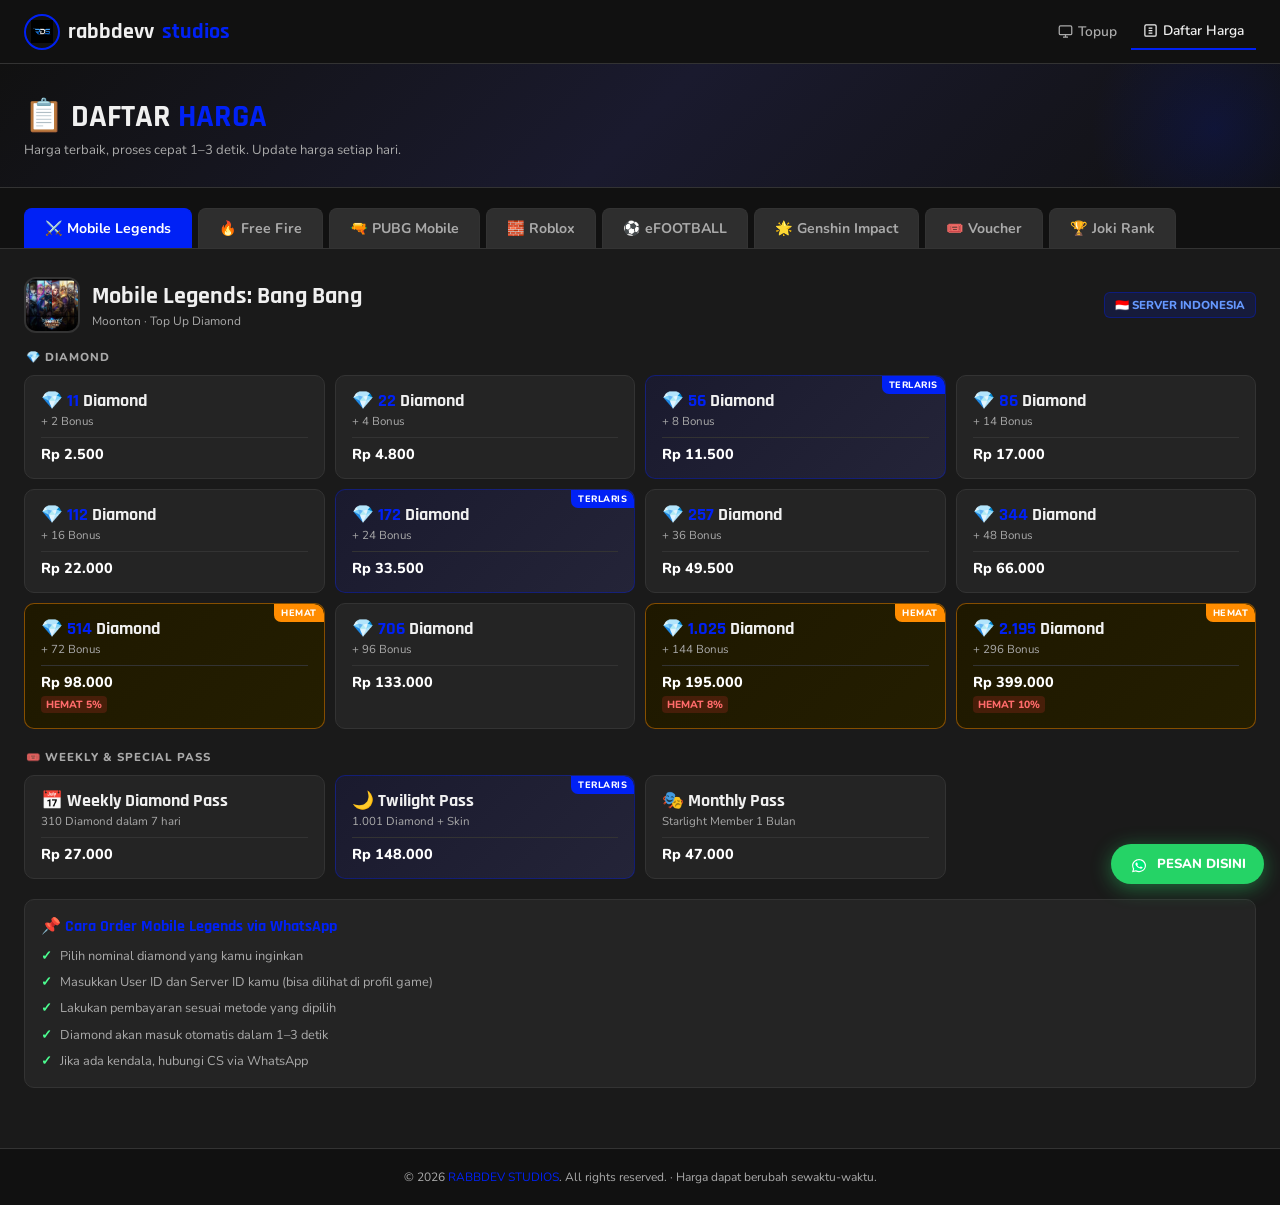
==== harga.html @ ddd5c57e "Add files via upload" ====
<!DOCTYPE html>
<html lang="id">
<head>
  <meta charset="UTF-8" />
  <meta name="viewport" content="width=device-width, initial-scale=1.0" />
  <title>Daftar Harga - RabbDevv Studios</title>
  <link href="https://fonts.googleapis.com/css2?family=Rajdhani:wght@500;600;700&family=Nunito:wght@400;600;700;800&display=swap" rel="stylesheet" />
  <style>
    *, *::before, *::after { box-sizing: border-box; margin: 0; padding: 0; }

    :root {
      --bg-dark: #1a1a1a;
      --bg-card: #242424;
      --bg-card2: #2e2e2e;
      --accent: #0021f5;
      --accent-light: rgba(0,33,245,0.15);
      --accent-border: rgba(0,33,245,0.35);
      --text-main: #f0f0f0;
      --text-muted: #aaa;
      --border: #333;
      --green: #4cff91;
      --orange: #ff8c00;
      --nav-h: 56px;
    }

    body {
      font-family: 'Nunito', sans-serif;
      background: var(--bg-dark);
      color: var(--text-main);
      min-height: 100vh;
      overflow-x: hidden;
    }

    /* ── NAVBAR ── */
    header {
      position: sticky; top: 0; z-index: 100;
      background: #111;
      border-bottom: 1px solid var(--border);
      height: var(--nav-h);
      display: flex; align-items: center;
      padding: 0 16px; gap: 12px;
    }
    .logo {
      display: flex; align-items: center; gap: 8px;
      font-family: 'Rajdhani', sans-serif;
      font-size: 1.2rem; font-weight: 700;
      color: var(--text-main); text-decoration: none;
      white-space: nowrap; flex-shrink: 0;
    }
    .logo-icon {
      width: 36px; height: 36px;
      border: 2px solid var(--accent);
      border-radius: 50%;
      display: flex; align-items: center; justify-content: center;
      overflow: hidden; flex-shrink: 0;
    }
    .logo-icon img { width: 85%; height: 70%; object-fit: contain; }
    .logo span { color: var(--accent); }
    nav { margin-left: auto; }
    .nav-links {
      display: flex; align-items: center; gap: 2px; list-style: none;
    }
    .nav-links a {
      display: flex; align-items: center; gap: 5px;
      padding: 7px 10px; border-radius: 6px;
      text-decoration: none; color: var(--text-muted);
      font-size: .82rem; font-weight: 600;
      transition: color .2s, background .2s; white-space: nowrap;
    }
    .nav-links a:hover { color: var(--text-main); background: #2a2a2a; }
    .nav-links a.active {
      color: var(--text-main);
      border-bottom: 2px solid var(--accent);
      border-radius: 0;
    }

    /* ── PAGE HEADER ── */
    .page-header {
      background: linear-gradient(135deg, #111 0%, #1a1a2e 50%, #111 100%);
      border-bottom: 1px solid var(--border);
      padding: 20px 16px 18px;
      position: relative; overflow: hidden;
    }
    .page-header::before {
      content: '';
      position: absolute; top: -60px; right: -60px;
      width: 250px; height: 250px;
      background: radial-gradient(circle, rgba(0,33,245,0.15) 0%, transparent 70%);
      border-radius: 50%;
    }
    .page-header-inner { position: relative; z-index: 1; }
    .page-header h1 {
      font-family: 'Rajdhani', sans-serif;
      font-size: 1.5rem; font-weight: 700;
      text-transform: uppercase; margin-bottom: 4px;
    }
    .page-header h1 span { color: var(--accent); }
    .page-header p { color: var(--text-muted); font-size: .82rem; }

    /* ── TAB BAR ── */
    .tab-bar-wrapper {
      position: relative;
      background: #111;
      border-bottom: 1px solid var(--border);
    }

    /* Fade hints on sides */
    .tab-bar-wrapper::before,
    .tab-bar-wrapper::after {
      content: '';
      position: absolute; top: 0; bottom: 0;
      width: 32px; z-index: 2; pointer-events: none;
    }
    .tab-bar-wrapper::before {
      left: 0;
      background: linear-gradient(to right, #111, transparent);
    }
    .tab-bar-wrapper::after {
      right: 0;
      background: linear-gradient(to left, #111, transparent);
    }

    .tab-bar {
      display: flex; gap: 6px;
      padding: 12px 16px 0;
      overflow-x: auto;
      /* Show thin scrollbar on mobile */
      scrollbar-width: thin;
      scrollbar-color: var(--accent) #2a2a2a;
      -webkit-overflow-scrolling: touch;
      scroll-snap-type: x mandatory;
      scroll-behavior: smooth;
    }

    /* Webkit scrollbar - visible and styled */
    .tab-bar::-webkit-scrollbar {
      height: 3px;
    }
    .tab-bar::-webkit-scrollbar-track {
      background: #2a2a2a;
      border-radius: 2px;
    }
    .tab-bar::-webkit-scrollbar-thumb {
      background: var(--accent);
      border-radius: 2px;
    }

    .tab-btn {
      padding: 9px 14px;
      border-radius: 8px 8px 0 0;
      border: 1px solid var(--border);
      border-bottom: none;
      background: var(--bg-card2);
      color: var(--text-muted);
      font-family: 'Nunito', sans-serif;
      font-size: .8rem; font-weight: 700;
      cursor: pointer; white-space: nowrap;
      transition: all .2s;
      display: flex; align-items: center; gap: 5px;
      flex-shrink: 0;
      scroll-snap-align: start;
    }
    .tab-btn.active {
      background: var(--accent); color: #fff;
      border-color: var(--accent);
    }
    .tab-btn:hover:not(.active) {
      color: var(--text-main); border-color: #555;
      background: #383838;
    }

    /* Scroll hint arrows */
    .scroll-hint {
      display: flex; align-items: center; justify-content: center;
      gap: 6px; padding: 5px 0 8px;
      font-size: .7rem; color: var(--text-muted);
      text-align: center;
    }
    .scroll-hint span { opacity: .6; }

    /* ── MAIN ── */
    main { padding: 16px 12px 80px; }

    .tab-content { display: none; }
    .tab-content.active { display: block; }

    /* ── GAME HEADER ── */
    .game-header {
      display: flex; align-items: center; gap: 12px;
      margin-bottom: 16px; flex-wrap: wrap;
    }
    .game-icon {
      width: 48px; height: 48px; border-radius: 12px;
      overflow: hidden; flex-shrink: 0;
      border: 2px solid var(--border);
      display: flex; align-items: center; justify-content: center;
      font-size: 1.5rem;
    }
    .game-icon img { width: 100%; height: 100%; object-fit: cover; }
    .game-title {
      font-family: 'Rajdhani', sans-serif;
      font-size: 1.2rem; font-weight: 700;
    }
    .game-dev { font-size: .75rem; color: var(--text-muted); margin-top: 2px; }
    .game-badge {
      margin-left: auto;
      background: var(--accent-light);
      border: 1px solid var(--accent-border);
      color: #6699ff;
      padding: 4px 10px; border-radius: 6px;
      font-size: .72rem; font-weight: 800; text-transform: uppercase;
      white-space: nowrap;
    }

    /* ── PRICE NOTE ── */
    .price-note {
      background: var(--accent-light);
      border: 1px solid var(--accent-border);
      border-radius: 10px; padding: 10px 14px;
      font-size: .8rem; color: #aac4ff;
      margin-bottom: 16px;
      display: flex; align-items: flex-start; gap: 8px;
    }

    /* ── SECTION TITLE ── */
    .price-section-title {
      font-size: .72rem; font-weight: 800;
      text-transform: uppercase; letter-spacing: 1px;
      color: var(--text-muted); margin-bottom: 10px;
      padding-left: 2px;
    }

    /* ── PRICE GRID ── */
    .price-grid {
      display: grid;
      grid-template-columns: repeat(2, 1fr);
      gap: 8px; margin-bottom: 20px;
    }

    .price-card {
      background: var(--bg-card);
      border: 1px solid var(--border);
      border-radius: 10px; padding: 12px;
      cursor: pointer; transition: all .2s;
      position: relative; overflow: hidden;
    }
    .price-card:hover {
      border-color: var(--accent);
      transform: translateY(-2px);
      box-shadow: 0 4px 16px rgba(0,33,245,0.2);
    }
    .price-card.popular {
      border-color: var(--accent-border);
      background: linear-gradient(135deg, #1a1a2e, #242438);
    }
    .price-card.popular::before {
      content: 'TERLARIS';
      position: absolute; top: 0; right: 0;
      background: var(--accent);
      color: #fff; font-size: .58rem; font-weight: 800;
      padding: 3px 7px; border-radius: 0 10px 0 7px;
      letter-spacing: .5px;
    }
    .price-card.best-value {
      border-color: rgba(255,140,0,0.45);
      background: linear-gradient(135deg, #1e1800, #241e00);
    }
    .price-card.best-value::before {
      content: 'HEMAT';
      position: absolute; top: 0; right: 0;
      background: var(--orange);
      color: #fff; font-size: .58rem; font-weight: 800;
      padding: 3px 7px; border-radius: 0 10px 0 7px;
      letter-spacing: .5px;
    }

    .price-amount {
      font-family: 'Rajdhani', sans-serif;
      font-size: 1rem; font-weight: 700;
      color: var(--text-main); margin-bottom: 1px;
    }
    .price-amount span { color: var(--accent); }
    .price-label { font-size: .72rem; color: var(--text-muted); margin-bottom: 8px; }
    .price-divider { border: none; border-top: 1px solid var(--border); margin: 6px 0; }
    .price-value { font-size: .9rem; font-weight: 800; color: #fff; }
    .price-original {
      font-size: .7rem; color: var(--text-muted);
      text-decoration: line-through; margin-top: 1px;
    }
    .price-discount {
      display: inline-block;
      background: rgba(224,48,48,0.2);
      color: #ff6b6b; border-radius: 4px;
      padding: 1px 5px; font-size: .65rem; font-weight: 800;
      margin-top: 3px;
    }

    /* ── JOKI TABLE – mobile scroll wrapper ── */
    .table-scroll {
      width: 100%;
      overflow-x: auto;
      border-radius: 10px;
      border: 1px solid var(--border);
      margin-bottom: 20px;
      scrollbar-width: thin;
      scrollbar-color: var(--accent) #2a2a2a;
    }
    .table-scroll::-webkit-scrollbar { height: 3px; }
    .table-scroll::-webkit-scrollbar-track { background: #2a2a2a; }
    .table-scroll::-webkit-scrollbar-thumb { background: var(--accent); border-radius: 2px; }

    .joki-table {
      width: 100%; border-collapse: collapse;
      min-width: 480px;
    }
    .joki-table thead tr { background: var(--bg-card2); }
    .joki-table th {
      padding: 10px 14px; text-align: left;
      font-size: .72rem; font-weight: 800;
      text-transform: uppercase; letter-spacing: .5px;
      color: var(--text-muted); white-space: nowrap;
    }
    .joki-table th:last-child { text-align: right; }
    .joki-table tbody tr { border-bottom: 1px solid var(--border); transition: background .15s; }
    .joki-table tbody tr:last-child { border-bottom: none; }
    .joki-table tbody tr:hover { background: var(--bg-card2); }
    .joki-table td { padding: 11px 14px; font-size: .82rem; }
    .joki-table td:last-child { text-align: right; font-weight: 800; }

    .rank-badge {
      display: inline-flex; align-items: center; gap: 5px;
      background: var(--bg-card2); border-radius: 5px;
      padding: 3px 8px; font-size: .78rem; font-weight: 700;
      white-space: nowrap;
    }
    .tier-warrior    { color: #cd7f32; }
    .tier-elite      { color: #c0c0c0; }
    .tier-master     { color: #ffd700; }
    .tier-grandmaster{ color: #00cfff; }
    .tier-epic       { color: #b44fff; }
    .tier-legend     { color: #ff8c00; }
    .tier-mythic     { color: #ff4444; }

    .harga-tag { color: var(--green); font-family: 'Rajdhani', sans-serif; font-size: .95rem; }
    .harga-coret { color: var(--text-muted); font-size: .72rem; text-decoration: line-through; display: block; }

    /* ── VOUCHER GRID ── */
    .voucher-grid {
      display: grid;
      grid-template-columns: 1fr;
      gap: 8px; margin-bottom: 20px;
    }
    .voucher-card {
      background: var(--bg-card);
      border: 1px solid var(--border);
      border-radius: 10px; padding: 14px 16px;
      display: flex; justify-content: space-between; align-items: center;
      cursor: pointer; transition: all .2s;
    }
    .voucher-card:hover {
      border-color: var(--accent);
      box-shadow: 0 3px 14px rgba(0,33,245,0.15);
    }
    .voucher-nominal {
      font-family: 'Rajdhani', sans-serif;
      font-size: 1.1rem; font-weight: 700;
    }
    .voucher-nominal span { color: var(--accent); }
    .voucher-type { font-size: .72rem; color: var(--text-muted); margin-top: 2px; }
    .voucher-price { text-align: right; }
    .voucher-price .rp { font-size: .7rem; color: var(--text-muted); }
    .voucher-price .nominal { font-size: 1rem; font-weight: 800; color: var(--green); }

    /* ── INFO BOX ── */
    .info-box {
      background: var(--bg-card);
      border: 1px solid var(--border);
      border-radius: 10px; padding: 16px;
      margin-top: 20px;
    }
    .info-box h3 {
      font-family: 'Rajdhani', sans-serif;
      font-size: 1rem; font-weight: 700;
      margin-bottom: 10px; color: var(--accent);
    }
    .info-list { list-style: none; display: flex; flex-direction: column; gap: 7px; }
    .info-list li {
      display: flex; align-items: flex-start; gap: 8px;
      font-size: .8rem; color: var(--text-muted); line-height: 1.5;
    }
    .info-list li::before { content: '✓'; color: var(--green); font-weight: 800; flex-shrink: 0; }

    /* ── CS BUTTON ── */
    .cs-btn {
      position: fixed; bottom: 16px; right: 16px; z-index: 200;
      background: #25D366; border-radius: 50px;
      padding: 10px 18px;
      display: flex; align-items: center; gap: 8px;
      font-family: 'Nunito', sans-serif; font-size: .82rem; font-weight: 800;
      color: #fff; cursor: pointer; text-decoration: none;
      box-shadow: 0 4px 20px rgba(37,211,102,0.45);
      transition: background .2s, transform .2s;
    }
    .cs-btn:hover { background: #1ebe5d; transform: translateY(-2px); }
    .cs-icon { width: 20px; height: 20px; object-fit: contain; }

    /* ── FOOTER ── */
    footer {
      background: #111; border-top: 1px solid var(--border);
      padding: 20px 16px; text-align: center;
      font-size: .75rem; color: var(--text-muted);
    }
    footer span { color: var(--accent); }

    /* ═══════════════════════════════════
       TABLET ≥ 600px
    ═══════════════════════════════════ */
    @media (min-width: 600px) {
      :root { --nav-h: 60px; }
      header { padding: 0 20px; gap: 16px; }
      .logo { font-size: 1.3rem; }
      .nav-links a { font-size: .86rem; padding: 8px 12px; }
      .page-header { padding: 24px 20px 22px; }
      .page-header h1 { font-size: 1.8rem; }
      main { padding: 20px 16px 80px; }
      .price-grid { grid-template-columns: repeat(3, 1fr); gap: 10px; }
      .voucher-grid { grid-template-columns: repeat(2, 1fr); }
    }

    /* ═══════════════════════════════════
       DESKTOP ≥ 960px
    ═══════════════════════════════════ */
    @media (min-width: 960px) {
      :root { --nav-h: 64px; }
      header { padding: 0 24px; gap: 20px; }
      .logo { font-size: 1.4rem; }
      .page-header { padding: 32px 24px 28px; }
      .page-header h1 { font-size: 2rem; }
      .tab-bar { padding: 20px 24px 0; }
      .tab-btn { padding: 10px 20px; font-size: .88rem; }

      /* Hide scroll hint on desktop */
      .scroll-hint { display: none; }

      /* Hide fade on desktop if not needed */
      .tab-bar-wrapper::before,
      .tab-bar-wrapper::after { display: none; }

      main { padding: 28px 24px 60px; }
      .price-grid { grid-template-columns: repeat(4, 1fr); gap: 10px; }
      .price-card { padding: 14px 16px; }
      .price-amount { font-size: 1.1rem; }
      .voucher-grid { grid-template-columns: repeat(3, 1fr); }
      .game-icon { width: 56px; height: 56px; }
      .game-title { font-size: 1.5rem; }
    }
  </style>
</head>
<body>

<!-- NAVBAR -->
<header>
  <a class="logo" href="index.html">
    <div class="logo-icon">
      <img src="assets/img/logo.png" alt="logo">
    </div>
    rabbdevv<span>studios</span>
  </a>
  <nav>
    <ul class="nav-links">
      <li><a href="index.html">
        <svg width="15" height="15" fill="none" stroke="currentColor" stroke-width="2" viewBox="0 0 24 24"><rect x="2" y="3" width="20" height="14" rx="2"/><path d="M8 21h8M12 17v4"/></svg>
        Topup
      </a></li>
      <li><a href="#" class="active">
        <svg width="15" height="15" fill="none" stroke="currentColor" stroke-width="2" viewBox="0 0 24 24"><path d="M9 12h6M9 16h6M9 8h6M5 3h14a2 2 0 0 1 2 2v14a2 2 0 0 1-2 2H5a2 2 0 0 1-2-2V5a2 2 0 0 1 2-2z"/></svg>
        Daftar Harga
      </a></li>
    </ul>
  </nav>
</header>

<!-- PAGE HEADER -->
<div class="page-header">
  <div class="page-header-inner">
    <h1>📋 Daftar <span>Harga</span></h1>
    <p>Harga terbaik, proses cepat 1–3 detik. Update harga setiap hari.</p>
  </div>
</div>

<!-- TAB BAR -->
<div class="tab-bar-wrapper">
  <div class="tab-bar" id="tabBar">
    <button class="tab-btn active" onclick="switchTab('ml', this)">⚔️ Mobile Legends</button>
    <button class="tab-btn" onclick="switchTab('ff', this)">🔥 Free Fire</button>
    <button class="tab-btn" onclick="switchTab('pubg', this)">🔫 PUBG Mobile</button>
    <button class="tab-btn" onclick="switchTab('roblox', this)">🧱 Roblox</button>
    <button class="tab-btn" onclick="switchTab('efootball', this)">⚽ eFOOTBALL</button>
    <button class="tab-btn" onclick="switchTab('genshin', this)">🌟 Genshin Impact</button>
    <button class="tab-btn" onclick="switchTab('voucher', this)">🎟️ Voucher</button>
    <button class="tab-btn" onclick="switchTab('joki', this)">🏆 Joki Rank</button>
  </div>
  <div class="scroll-hint">
    <span>← geser untuk lihat semua →</span>
  </div>
</div>

<!-- MAIN -->
<main>

  <!-- ══ MOBILE LEGENDS ══ -->
  <div class="tab-content active" id="tab-ml">
    <div class="game-header">
      <div class="game-icon">
        <img src="assets/img/ml.jpg" alt="ML" onerror="this.parentElement.innerHTML='⚔️'">
      </div>
      <div>
        <div class="game-title">Mobile Legends: Bang Bang</div>
        <div class="game-dev">Moonton · Top Up Diamond</div>
      </div>
      <div class="game-badge">🇮🇩 Server Indonesia</div>
    </div>

    <div class="price-section-title">💎 Diamond</div>
    <div class="price-grid">
      <div class="price-card">
        <div class="price-amount">💎 <span>11</span> Diamond</div>
        <div class="price-label">+ 2 Bonus</div>
        <hr class="price-divider">
        <div class="price-value">Rp 2.500</div>
      </div>
      <div class="price-card">
        <div class="price-amount">💎 <span>22</span> Diamond</div>
        <div class="price-label">+ 4 Bonus</div>
        <hr class="price-divider">
        <div class="price-value">Rp 4.800</div>
      </div>
      <div class="price-card popular">
        <div class="price-amount">💎 <span>56</span> Diamond</div>
        <div class="price-label">+ 8 Bonus</div>
        <hr class="price-divider">
        <div class="price-value">Rp 11.500</div>
      </div>
      <div class="price-card">
        <div class="price-amount">💎 <span>86</span> Diamond</div>
        <div class="price-label">+ 14 Bonus</div>
        <hr class="price-divider">
        <div class="price-value">Rp 17.000</div>
      </div>
      <div class="price-card">
        <div class="price-amount">💎 <span>112</span> Diamond</div>
        <div class="price-label">+ 16 Bonus</div>
        <hr class="price-divider">
        <div class="price-value">Rp 22.000</div>
      </div>
      <div class="price-card popular">
        <div class="price-amount">💎 <span>172</span> Diamond</div>
        <div class="price-label">+ 24 Bonus</div>
        <hr class="price-divider">
        <div class="price-value">Rp 33.500</div>
      </div>
      <div class="price-card">
        <div class="price-amount">💎 <span>257</span> Diamond</div>
        <div class="price-label">+ 36 Bonus</div>
        <hr class="price-divider">
        <div class="price-value">Rp 49.500</div>
      </div>
      <div class="price-card">
        <div class="price-amount">💎 <span>344</span> Diamond</div>
        <div class="price-label">+ 48 Bonus</div>
        <hr class="price-divider">
        <div class="price-value">Rp 66.000</div>
      </div>
      <div class="price-card best-value">
        <div class="price-amount">💎 <span>514</span> Diamond</div>
        <div class="price-label">+ 72 Bonus</div>
        <hr class="price-divider">
        <div class="price-value">Rp 98.000</div>
        <div class="price-discount">HEMAT 5%</div>
      </div>
      <div class="price-card">
        <div class="price-amount">💎 <span>706</span> Diamond</div>
        <div class="price-label">+ 96 Bonus</div>
        <hr class="price-divider">
        <div class="price-value">Rp 133.000</div>
      </div>
      <div class="price-card best-value">
        <div class="price-amount">💎 <span>1.025</span> Diamond</div>
        <div class="price-label">+ 144 Bonus</div>
        <hr class="price-divider">
        <div class="price-value">Rp 195.000</div>
        <div class="price-discount">HEMAT 8%</div>
      </div>
      <div class="price-card best-value">
        <div class="price-amount">💎 <span>2.195</span> Diamond</div>
        <div class="price-label">+ 296 Bonus</div>
        <hr class="price-divider">
        <div class="price-value">Rp 399.000</div>
        <div class="price-discount">HEMAT 10%</div>
      </div>
    </div>

    <div class="price-section-title">🎟️ Weekly & Special Pass</div>
    <div class="price-grid">
      <div class="price-card">
        <div class="price-amount">📅 Weekly Diamond Pass</div>
        <div class="price-label">310 Diamond dalam 7 hari</div>
        <hr class="price-divider">
        <div class="price-value">Rp 27.000</div>
      </div>
      <div class="price-card popular">
        <div class="price-amount">🌙 Twilight Pass</div>
        <div class="price-label">1.001 Diamond + Skin</div>
        <hr class="price-divider">
        <div class="price-value">Rp 148.000</div>
      </div>
      <div class="price-card">
        <div class="price-amount">🎭 Monthly Pass</div>
        <div class="price-label">Starlight Member 1 Bulan</div>
        <hr class="price-divider">
        <div class="price-value">Rp 47.000</div>
      </div>
    </div>

    <div class="info-box">
      <h3>📌 Cara Order Mobile Legends via WhatsApp</h3>
      <ul class="info-list">
        <li>Pilih nominal diamond yang kamu inginkan</li>
        <li>Masukkan User ID dan Server ID kamu (bisa dilihat di profil game)</li>
        <li>Lakukan pembayaran sesuai metode yang dipilih</li>
        <li>Diamond akan masuk otomatis dalam 1–3 detik</li>
        <li>Jika ada kendala, hubungi CS via WhatsApp</li>
      </ul>
    </div>
  </div>

  <!-- ══ FREE FIRE ══ -->
  <div class="tab-content" id="tab-ff">
    <div class="game-header">
      <div class="game-icon">
        <img src="assets/img/FF.jpg" alt="FF" onerror="this.parentElement.innerHTML='🔥'">
      </div>
      <div>
        <div class="game-title">Free Fire</div>
        <div class="game-dev">Garena · Top Up Diamond</div>
      </div>
      <div class="game-badge">🇮🇩 Server Indonesia</div>
    </div>

    <div class="price-section-title">💎 Diamond Free Fire</div>
    <div class="price-grid">
      <div class="price-card"><div class="price-amount">💎 <span>5</span> Diamond</div><div class="price-label">Starter Pack</div><hr class="price-divider"><div class="price-value">Rp 1.500</div></div>
      <div class="price-card"><div class="price-amount">💎 <span>50</span> Diamond</div><div class="price-label">Bundle Kecil</div><hr class="price-divider"><div class="price-value">Rp 11.000</div></div>
      <div class="price-card popular"><div class="price-amount">💎 <span>100</span> Diamond</div><div class="price-label">Bundle Standar</div><hr class="price-divider"><div class="price-value">Rp 20.000</div></div>
      <div class="price-card"><div class="price-amount">💎 <span>210</span> Diamond</div><div class="price-label">Bundle Medium</div><hr class="price-divider"><div class="price-value">Rp 40.000</div></div>
      <div class="price-card best-value"><div class="price-amount">💎 <span>520</span> Diamond</div><div class="price-label">Bundle Besar</div><hr class="price-divider"><div class="price-value">Rp 96.000</div><div class="price-discount">HEMAT 5%</div></div>
      <div class="price-card"><div class="price-amount">💎 <span>1.060</span> Diamond</div><div class="price-label">Bundle XL</div><hr class="price-divider"><div class="price-value">Rp 192.000</div></div>
      <div class="price-card best-value"><div class="price-amount">💎 <span>2.180</span> Diamond</div><div class="price-label">Bundle XXL</div><hr class="price-divider"><div class="price-value">Rp 380.000</div><div class="price-discount">HEMAT 8%</div></div>
      <div class="price-card best-value"><div class="price-amount">💎 <span>5.600</span> Diamond</div><div class="price-label">Bundle MAX</div><hr class="price-divider"><div class="price-value">Rp 950.000</div><div class="price-discount">HEMAT 12%</div></div>
    </div>

    <div class="info-box">
      <h3>📌 Cara Order Free Fire via WhatsApp</h3>
      <ul class="info-list">
        <li>Pilih jumlah diamond yang diinginkan</li>
        <li>Masukkan Player ID FF kamu (tanpa server)</li>
        <li>Selesaikan pembayaran</li>
        <li>Diamond masuk dalam 1–3 detik</li>
      </ul>
    </div>
  </div>

  <!-- ══ PUBG ══ -->
  <div class="tab-content" id="tab-pubg">
    <div class="game-header">
      <div class="game-icon">
        <img src="assets/img/PUBG.JPG" alt="PUBG" onerror="this.parentElement.innerHTML='🔫'">
      </div>
      <div>
        <div class="game-title">PUBG Mobile</div>
        <div class="game-dev">Tencent Games · Top Up UC</div>
      </div>
    </div>

    <div class="price-section-title">🪙 Unknown Cash (UC)</div>
    <div class="price-grid">
      <div class="price-card"><div class="price-amount">🪙 <span>60</span> UC</div><div class="price-label">Starter</div><hr class="price-divider"><div class="price-value">Rp 15.000</div></div>
      <div class="price-card popular"><div class="price-amount">🪙 <span>325</span> UC</div><div class="price-label">+ 25 Bonus</div><hr class="price-divider"><div class="price-value">Rp 72.000</div></div>
      <div class="price-card"><div class="price-amount">🪙 <span>660</span> UC</div><div class="price-label">+ 60 Bonus</div><hr class="price-divider"><div class="price-value">Rp 142.000</div></div>
      <div class="price-card best-value"><div class="price-amount">🪙 <span>1.800</span> UC</div><div class="price-label">+ 300 Bonus</div><hr class="price-divider"><div class="price-value">Rp 375.000</div><div class="price-discount">HEMAT 8%</div></div>
      <div class="price-card best-value"><div class="price-amount">🪙 <span>3.850</span> UC</div><div class="price-label">+ 650 Bonus</div><hr class="price-divider"><div class="price-value">Rp 750.000</div><div class="price-discount">HEMAT 10%</div></div>
      <div class="price-card best-value"><div class="price-amount">🪙 <span>8.100</span> UC</div><div class="price-label">+ 1.500 Bonus</div><hr class="price-divider"><div class="price-value">Rp 1.500.000</div><div class="price-discount">HEMAT 15%</div></div>
    </div>

    <div class="info-box">
      <h3>📌 Cara Order PUBG Mobile via WhatsApp</h3>
      <ul class="info-list">
        <li>Pilih jumlah UC yang diinginkan</li>
        <li>Masukkan Character ID PUBG Mobile kamu</li>
        <li>Selesaikan pembayaran</li>
        <li>UC masuk otomatis dalam 1–3 detik</li>
      </ul>
    </div>
  </div>

  <!-- ══ ROBLOX ══ -->
  <div class="tab-content" id="tab-roblox">
    <div class="game-header">
      <div class="game-icon">
        <img src="assets/img/ROBLOX.JPG" alt="Roblox" onerror="this.parentElement.innerHTML='🧱'">
      </div>
      <div>
        <div class="game-title">Roblox</div>
        <div class="game-dev">Roblox Corporation · Top Up Robux</div>
      </div>
    </div>

    <div class="price-section-title">💰 Robux</div>
    <div class="price-grid">
      <div class="price-card"><div class="price-amount">💰 <span>80</span> Robux</div><div class="price-label">Starter</div><hr class="price-divider"><div class="price-value">Rp 12.000</div></div>
      <div class="price-card popular"><div class="price-amount">💰 <span>400</span> Robux</div><div class="price-label">Basic</div><hr class="price-divider"><div class="price-value">Rp 58.000</div></div>
      <div class="price-card"><div class="price-amount">💰 <span>800</span> Robux</div><div class="price-label">Standard</div><hr class="price-divider"><div class="price-value">Rp 112.000</div></div>
      <div class="price-card best-value"><div class="price-amount">💰 <span>1.700</span> Robux</div><div class="price-label">Plus Bonus</div><hr class="price-divider"><div class="price-value">Rp 225.000</div><div class="price-discount">HEMAT 7%</div></div>
      <div class="price-card best-value"><div class="price-amount">💰 <span>4.500</span> Robux</div><div class="price-label">Premium</div><hr class="price-divider"><div class="price-value">Rp 560.000</div><div class="price-discount">HEMAT 10%</div></div>
      <div class="price-card best-value"><div class="price-amount">💰 <span>10.000</span> Robux</div><div class="price-label">Ultimate</div><hr class="price-divider"><div class="price-value">Rp 1.200.000</div><div class="price-discount">HEMAT 15%</div></div>
    </div>

    <div class="info-box">
      <h3>📌 Cara Order Roblox via WhatsApp</h3>
      <ul class="info-list">
        <li>Pilih jumlah Robux yang diinginkan</li>
        <li>Selesaikan pembayaran</li>
        <li>Kirim bukti bayar + Username Roblox ke WhatsApp CS</li>
        <li>Robux dikirim manual dalam 5–15 menit</li>
      </ul>
    </div>
  </div>

  <!-- ══ eFOOTBALL ══ -->
  <div class="tab-content" id="tab-efootball">
    <div class="game-header">
      <div class="game-icon">
        <img src="assets/img/EF.jpg" alt="eFootball" onerror="this.parentElement.innerHTML='⚽'">
      </div>
      <div>
        <div class="game-title">eFOOTBALL™</div>
        <div class="game-dev">KONAMI · eFootball Coins</div>
      </div>
    </div>

    <div class="price-section-title">🪙 eFootball Coins (via Google Play)</div>
    <div class="price-grid">
      <div class="price-card"><div class="price-amount">🪙 <span>240</span> Coins</div><div class="price-label">GP Rp 15.000</div><hr class="price-divider"><div class="price-value">Rp 16.500</div></div>
      <div class="price-card popular"><div class="price-amount">🪙 <span>640</span> Coins</div><div class="price-label">GP Rp 40.000</div><hr class="price-divider"><div class="price-value">Rp 43.000</div></div>
      <div class="price-card"><div class="price-amount">🪙 <span>1.280</span> Coins</div><div class="price-label">GP Rp 80.000</div><hr class="price-divider"><div class="price-value">Rp 85.000</div></div>
      <div class="price-card best-value"><div class="price-amount">🪙 <span>3.200</span> Coins</div><div class="price-label">GP Rp 200.000</div><hr class="price-divider"><div class="price-value">Rp 208.000</div><div class="price-discount">HEMAT 5%</div></div>
      <div class="price-card best-value"><div class="price-amount">🪙 <span>8.000</span> Coins</div><div class="price-label">GP Rp 500.000</div><hr class="price-divider"><div class="price-value">Rp 515.000</div><div class="price-discount">HEMAT 7%</div></div>
      <div class="price-card best-value"><div class="price-amount">🪙 <span>16.000</span> Coins</div><div class="price-label">GP Rp 1.000.000</div><hr class="price-divider"><div class="price-value">Rp 1.020.000</div><div class="price-discount">HEMAT 10%</div></div>
    </div>

    <div class="info-box">
      <h3>📌 Cara Order eFOOTBALL via WhatsApp</h3>
      <ul class="info-list">
        <li>Pilih nominal Google Play Voucher yang sesuai</li>
        <li>Selesaikan pembayaran</li>
        <li>Kode voucher dikirim ke WhatsApp atau email kamu</li>
        <li>Redeem kode di Google Play Store, lalu beli Coins di eFOOTBALL</li>
      </ul>
    </div>
  </div>

  <!-- ══ GENSHIN ══ -->
  <div class="tab-content" id="tab-genshin">
    <div class="game-header">
      <div class="game-icon">
        <img src="assets/img/GENSIN.JPG" alt="Genshin" onerror="this.parentElement.innerHTML='🌟'">
      </div>
      <div>
        <div class="game-title">Genshin Impact</div>
        <div class="game-dev">miHoYo · Top Up Genesis Crystal</div>
      </div>
    </div>

    <div class="price-section-title">💎 Genesis Crystal</div>
    <div class="price-grid">
      <div class="price-card"><div class="price-amount">💎 <span>60</span> Crystal</div><div class="price-label">+ 60 Primo Bonus</div><hr class="price-divider"><div class="price-value">Rp 15.000</div></div>
      <div class="price-card"><div class="price-amount">💎 <span>300</span> Crystal</div><div class="price-label">+ 30 Primo Bonus</div><hr class="price-divider"><div class="price-value">Rp 70.000</div></div>
      <div class="price-card popular"><div class="price-amount">💎 <span>980</span> Crystal</div><div class="price-label">+ 110 Primo Bonus</div><hr class="price-divider"><div class="price-value">Rp 220.000</div></div>
      <div class="price-card"><div class="price-amount">💎 <span>1.980</span> Crystal</div><div class="price-label">+ 260 Primo Bonus</div><hr class="price-divider"><div class="price-value">Rp 430.000</div></div>
      <div class="price-card best-value"><div class="price-amount">💎 <span>3.280</span> Crystal</div><div class="price-label">+ 600 Primo Bonus</div><hr class="price-divider"><div class="price-value">Rp 700.000</div><div class="price-discount">HEMAT 8%</div></div>
      <div class="price-card best-value"><div class="price-amount">💎 <span>6.480</span> Crystal</div><div class="price-label">+ 1.600 Primo Bonus</div><hr class="price-divider"><div class="price-value">Rp 1.350.000</div><div class="price-discount">HEMAT 12%</div></div>
    </div>

    <div class="info-box">
      <h3>📌 Cara Order Genshin Impact via WhatsApp</h3>
      <ul class="info-list">
        <li>Pilih jumlah Genesis Crystal yang diinginkan</li>
        <li>Masukkan UID dan pilih server (Asia/America/Europe/TW-HK-MO)</li>
        <li>Selesaikan pembayaran</li>
        <li>Crystal masuk dalam 1–3 detik</li>
      </ul>
    </div>
  </div>

  <!-- ══ VOUCHER ══ -->
  <div class="tab-content" id="tab-voucher">
    <div class="game-header">
      <div style="font-size:2rem; width:48px; height:48px; display:flex; align-items:center; justify-content:center;">🎟️</div>
      <div>
        <div class="game-title">Voucher Digital</div>
        <div class="game-dev">Google Play · App Store · Steam</div>
      </div>
    </div>

    <div class="price-section-title">▶ Google Play Voucher</div>
    <div class="voucher-grid">
      <div class="voucher-card"><div><div class="voucher-nominal">Rp <span>15.000</span></div><div class="voucher-type">Google Play Gift Card</div></div><div class="voucher-price"><div class="rp">Harga</div><div class="nominal">Rp 16.500</div></div></div>
      <div class="voucher-card"><div><div class="voucher-nominal">Rp <span>25.000</span></div><div class="voucher-type">Google Play Gift Card</div></div><div class="voucher-price"><div class="rp">Harga</div><div class="nominal">Rp 27.000</div></div></div>
      <div class="voucher-card"><div><div class="voucher-nominal">Rp <span>50.000</span></div><div class="voucher-type">Google Play Gift Card</div></div><div class="voucher-price"><div class="rp">Harga</div><div class="nominal">Rp 53.500</div></div></div>
      <div class="voucher-card"><div><div class="voucher-nominal">Rp <span>100.000</span></div><div class="voucher-type">Google Play Gift Card</div></div><div class="voucher-price"><div class="rp">Harga</div><div class="nominal">Rp 105.000</div></div></div>
      <div class="voucher-card"><div><div class="voucher-nominal">Rp <span>200.000</span></div><div class="voucher-type">Google Play Gift Card</div></div><div class="voucher-price"><div class="rp">Harga</div><div class="nominal">Rp 208.000</div></div></div>
      <div class="voucher-card"><div><div class="voucher-nominal">Rp <span>500.000</span></div><div class="voucher-type">Google Play Gift Card</div></div><div class="voucher-price"><div class="rp">Harga</div><div class="nominal">Rp 515.000</div></div></div>
    </div>

    <div class="price-section-title">🍎 App Store (iTunes) Voucher</div>
    <div class="voucher-grid">
      <div class="voucher-card"><div><div class="voucher-nominal">Rp <span>50.000</span></div><div class="voucher-type">App Store Gift Card</div></div><div class="voucher-price"><div class="rp">Harga</div><div class="nominal">Rp 54.000</div></div></div>
      <div class="voucher-card"><div><div class="voucher-nominal">Rp <span>100.000</span></div><div class="voucher-type">App Store Gift Card</div></div><div class="voucher-price"><div class="rp">Harga</div><div class="nominal">Rp 106.000</div></div></div>
      <div class="voucher-card"><div><div class="voucher-nominal">Rp <span>200.000</span></div><div class="voucher-type">App Store Gift Card</div></div><div class="voucher-price"><div class="rp">Harga</div><div class="nominal">Rp 210.000</div></div></div>
    </div>

    <div class="price-section-title">🎮 Steam Wallet</div>
    <div class="voucher-grid">
      <div class="voucher-card"><div><div class="voucher-nominal">Rp <span>50.000</span></div><div class="voucher-type">Steam Wallet Code</div></div><div class="voucher-price"><div class="rp">Harga</div><div class="nominal">Rp 54.500</div></div></div>
      <div class="voucher-card"><div><div class="voucher-nominal">Rp <span>100.000</span></div><div class="voucher-type">Steam Wallet Code</div></div><div class="voucher-price"><div class="rp">Harga</div><div class="nominal">Rp 107.000</div></div></div>
      <div class="voucher-card"><div><div class="voucher-nominal">Rp <span>500.000</span></div><div class="voucher-type">Steam Wallet Code</div></div><div class="voucher-price"><div class="rp">Harga</div><div class="nominal">Rp 520.000</div></div></div>
    </div>

    <div class="info-box">
      <h3>📌 Cara Order Voucher via WhatsApp</h3>
      <ul class="info-list">
        <li>Pilih nominal dan jenis voucher yang diinginkan</li>
        <li>Selesaikan pembayaran</li>
        <li>Kode voucher dikirim otomatis via WhatsApp atau email dalam 1–5 menit</li>
        <li>Redeem kode di platform yang sesuai</li>
      </ul>
    </div>
  </div>

  <!-- ══ JOKI RANK ══ -->
  <div class="tab-content" id="tab-joki">
    <div class="game-header">
      <div style="font-size:2rem; width:48px; height:48px; display:flex; align-items:center; justify-content:center;">🏆</div>
      <div>
        <div class="game-title">Joki Rank</div>
        <div class="game-dev">Mobile Legends · Honor of Kings</div>
      </div>
    </div>

    <div class="price-note">
      ℹ️ Joki dilakukan oleh player berpengalaman. Estimasi waktu bervariasi sesuai rank tujuan. Akun aman terjamin.
    </div>

    <div class="price-section-title">⚔️ Mobile Legends – Joki Eceran (per bintang)</div>
    <div class="table-scroll">
      <table class="joki-table">
        <thead>
          <tr>
            <th>Rank Sekarang</th>
            <th>Naik ke</th>
            <th>Estimasi</th>
            <th>Harga / Bintang</th>
          </tr>
        </thead>
        <tbody>
          <tr><td><span class="rank-badge tier-warrior">🥉 Warrior</span></td><td>Elite</td><td>1–2 jam</td><td><span class="harga-tag">Rp 3.000</span></td></tr>
          <tr><td><span class="rank-badge tier-elite">🥈 Elite</span></td><td>Master</td><td>1–3 jam</td><td><span class="harga-tag">Rp 4.000</span></td></tr>
          <tr><td><span class="rank-badge tier-master">🥇 Master</span></td><td>Grandmaster</td><td>2–4 jam</td><td><span class="harga-tag">Rp 5.000</span></td></tr>
          <tr><td><span class="rank-badge tier-grandmaster">💎 Grandmaster</span></td><td>Epic</td><td>3–6 jam</td><td><span class="harga-tag">Rp 7.000</span></td></tr>
          <tr><td><span class="rank-badge tier-epic">💜 Epic</span></td><td>Legend</td><td>4–8 jam</td><td><span class="harga-tag">Rp 10.000</span></td></tr>
          <tr><td><span class="rank-badge tier-legend">🔶 Legend</span></td><td>Mythic</td><td>6–12 jam</td><td><span class="harga-tag">Rp 15.000</span></td></tr>
        </tbody>
      </table>
    </div>

    <div class="price-section-title" style="margin-top:4px;">⚔️ Mobile Legends – Joki Paketan</div>
    <div class="table-scroll">
      <table class="joki-table">
        <thead>
          <tr>
            <th>Paket</th>
            <th>Detail</th>
            <th>Estimasi</th>
            <th>Harga Paket</th>
          </tr>
        </thead>
        <tbody>
          <tr><td><span class="rank-badge tier-warrior">Warrior → Epic</span></td><td>Naik dari Warrior ke Epic</td><td>1–2 hari</td><td><span class="harga-tag">Rp 85.000</span><span class="harga-coret">Rp 120.000</span></td></tr>
          <tr><td><span class="rank-badge tier-epic">Epic → Legend</span></td><td>Naik dari Epic ke Legend</td><td>1–3 hari</td><td><span class="harga-tag">Rp 120.000</span><span class="harga-coret">Rp 170.000</span></td></tr>
          <tr><td><span class="rank-badge tier-legend">Epic → Mythic</span></td><td>Naik dari Epic ke Mythic</td><td>2–5 hari</td><td><span class="harga-tag">Rp 220.000</span><span class="harga-coret">Rp 300.000</span></td></tr>
          <tr><td><span class="rank-badge tier-mythic">Legend → Mythic</span></td><td>Naik dari Legend ke Mythic</td><td>1–3 hari</td><td><span class="harga-tag">Rp 130.000</span><span class="harga-coret">Rp 180.000</span></td></tr>
        </tbody>
      </table>
    </div>

    <div class="price-section-title" style="margin-top:4px;">🕹️ Joki Main Bareng (Party)</div>
    <div class="table-scroll">
      <table class="joki-table">
        <thead>
          <tr>
            <th>Durasi</th>
            <th>Jumlah Match</th>
            <th>Keterangan</th>
            <th>Harga</th>
          </tr>
        </thead>
        <tbody>
          <tr><td>1 Jam</td><td>~3–4 match</td><td>Joki masuk squad kamu</td><td><span class="harga-tag">Rp 20.000</span></td></tr>
          <tr><td>3 Jam</td><td>~10–12 match</td><td>Joki masuk squad kamu</td><td><span class="harga-tag">Rp 50.000</span></td></tr>
          <tr><td>Full Day</td><td>Unlimited</td><td>1 hari penuh (max 8 jam)</td><td><span class="harga-tag">Rp 120.000</span></td></tr>
        </tbody>
      </table>
    </div>

    <div class="info-box">
      <h3>📌 Syarat & Ketentuan Joki</h3>
      <ul class="info-list">
        <li>Berikan akun hanya kepada CS terpercaya kami via WhatsApp</li>
        <li>Pastikan akun tidak dikunci 2FA atau verifikasi tambahan selama proses joki</li>
        <li>Joki tidak melakukan pembelian apapun di akun kamu</li>
        <li>Jika rank turun karena alasan teknis, akan di-push ulang gratis</li>
        <li>Hubungi CS untuk estimasi waktu dan update progres</li>
      </ul>
    </div>
  </div>

</main>

<!-- FOOTER -->
<footer>
  © 2026 <span>RABBDEV STUDIOS</span>. All rights reserved. · Harga dapat berubah sewaktu-waktu.
</footer>

<!-- CS BUTTON -->
<a href="https://wa.me/081564795908" target="_blank" class="cs-btn">
  <img src="assets/img/wa1.svg" alt="WhatsApp" class="cs-icon"
       onerror="this.style.display='none'">
  PESAN DISINI
</a>

<script>
  function switchTab(id, btn) {
    document.querySelectorAll('.tab-content').forEach(el => el.classList.remove('active'));
    document.querySelectorAll('.tab-btn').forEach(el => el.classList.remove('active'));
    document.getElementById('tab-' + id).classList.add('active');
    btn.classList.add('active');

    // Auto-scroll active tab into view smoothly
    btn.scrollIntoView({ behavior: 'smooth', block: 'nearest', inline: 'center' });

    // Scroll main content to top
    window.scrollTo({ top: document.querySelector('.tab-bar-wrapper').offsetTop - 56, behavior: 'smooth' });
  }

  // Show/hide scroll hint based on overflow
  const tabBar = document.getElementById('tabBar');
  const hint = document.querySelector('.scroll-hint');
  function checkOverflow() {
    if (tabBar.scrollWidth > tabBar.clientWidth) {
      hint.style.display = 'flex';
    } else {
      hint.style.display = 'none';
    }
  }
  checkOverflow();
  window.addEventListener('resize', checkOverflow);
</script>

</body>
</html>
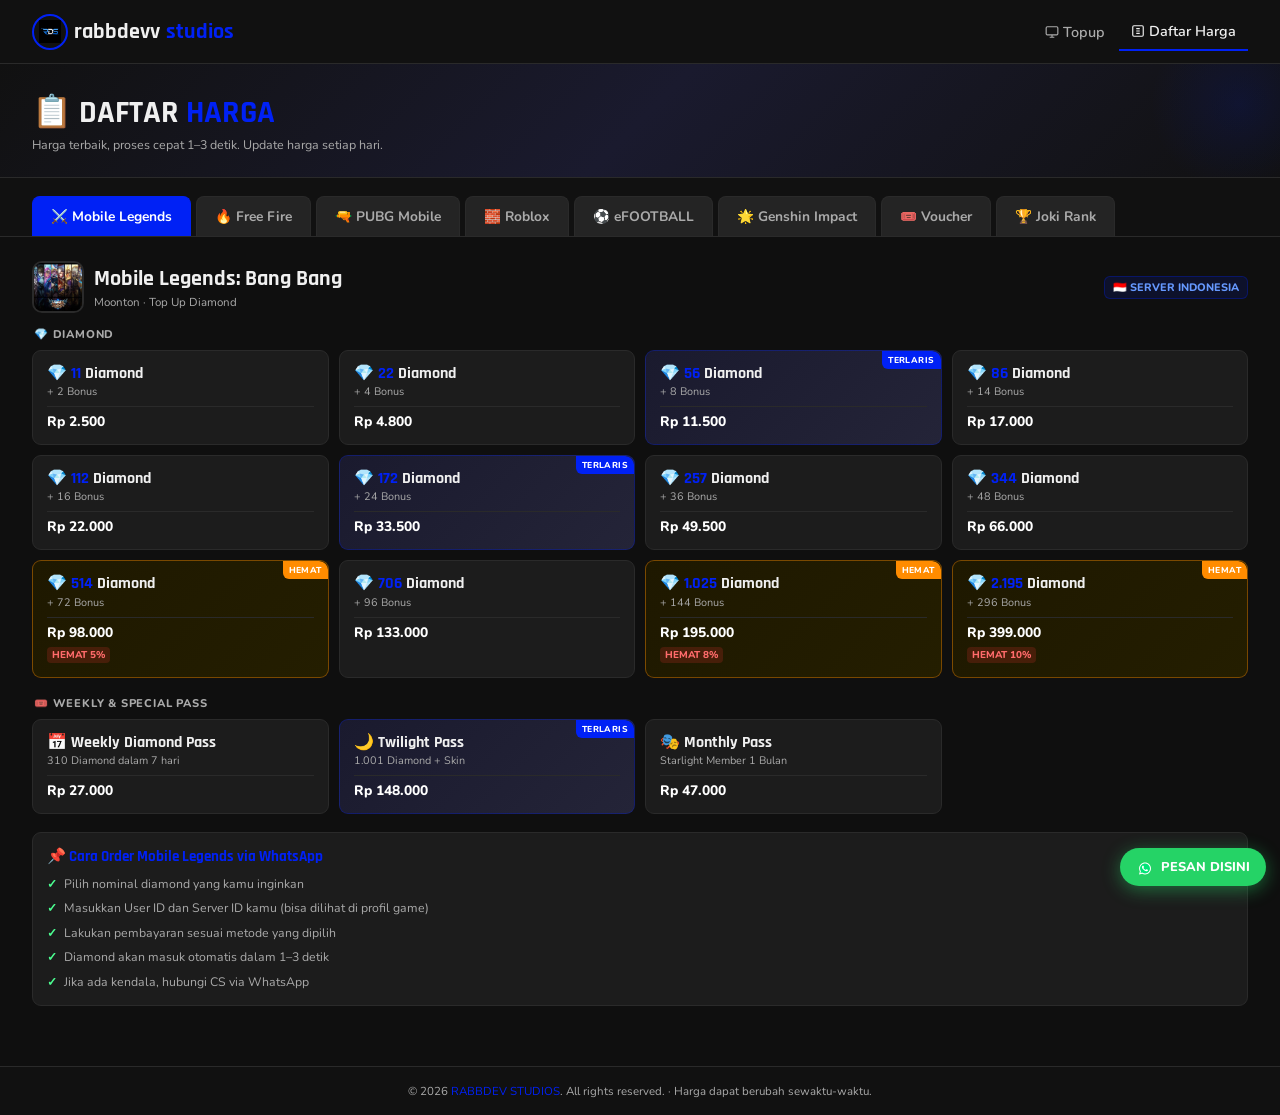
==== commit aa160e49: "Update print statement from 'Hello' to 'Goodbye'" ====
--- a/harga.html
+++ b/harga.html
@@ -2,25 +2,31 @@
 <html lang="id">
 <head>
   <meta charset="UTF-8" />
-  <meta name="viewport" content="width=device-width, initial-scale=1.0" />
+  <meta name="viewport" content="width=device-width, initial-scale=1.0, maximum-scale=1.0" />
   <title>Daftar Harga - RabbDevv Studios</title>
   <link href="https://fonts.googleapis.com/css2?family=Rajdhani:wght@500;600;700&family=Nunito:wght@400;600;700;800&display=swap" rel="stylesheet" />
   <style>
     *, *::before, *::after { box-sizing: border-box; margin: 0; padding: 0; }
 
     :root {
-      --bg-dark: #1a1a1a;
-      --bg-card: #242424;
-      --bg-card2: #2e2e2e;
+      --bg-dark: #0f0f0f;
+      --bg-card: #1c1c1c;
+      --bg-card2: #242424;
       --accent: #0021f5;
-      --accent-light: rgba(0,33,245,0.15);
-      --accent-border: rgba(0,33,245,0.35);
+      --accent-light: rgba(0,33,245,0.12);
+      --accent-border: rgba(0,33,245,0.3);
       --text-main: #f0f0f0;
       --text-muted: #aaa;
-      --border: #333;
+      --border: #2a2a2a;
       --green: #4cff91;
       --orange: #ff8c00;
-      --nav-h: 56px;
+      --nav-h: 52px;
+    }
+
+    html, body {
+      width: 100%;
+      max-width: 100vw;
+      overflow-x: hidden;
     }
 
     body {
@@ -28,7 +34,6 @@
       background: var(--bg-dark);
       color: var(--text-main);
       min-height: 100vh;
-      overflow-x: hidden;
     }
 
     /* ── NAVBAR ── */
@@ -38,17 +43,18 @@
       border-bottom: 1px solid var(--border);
       height: var(--nav-h);
       display: flex; align-items: center;
-      padding: 0 16px; gap: 12px;
+      padding: 0 12px; gap: 8px;
+      width: 100%;
     }
     .logo {
-      display: flex; align-items: center; gap: 8px;
+      display: flex; align-items: center; gap: 6px;
       font-family: 'Rajdhani', sans-serif;
-      font-size: 1.2rem; font-weight: 700;
+      font-size: 1rem; font-weight: 700;
       color: var(--text-main); text-decoration: none;
       white-space: nowrap; flex-shrink: 0;
     }
     .logo-icon {
-      width: 36px; height: 36px;
+      width: 32px; height: 32px;
       border: 2px solid var(--accent);
       border-radius: 50%;
       display: flex; align-items: center; justify-content: center;
@@ -56,15 +62,15 @@
     }
     .logo-icon img { width: 85%; height: 70%; object-fit: contain; }
     .logo span { color: var(--accent); }
-    nav { margin-left: auto; }
+    nav { margin-left: auto; flex-shrink: 0; }
     .nav-links {
       display: flex; align-items: center; gap: 2px; list-style: none;
     }
     .nav-links a {
-      display: flex; align-items: center; gap: 5px;
-      padding: 7px 10px; border-radius: 6px;
+      display: flex; align-items: center; gap: 4px;
+      padding: 6px 8px; border-radius: 6px;
       text-decoration: none; color: var(--text-muted);
-      font-size: .82rem; font-weight: 600;
+      font-size: .76rem; font-weight: 600;
       transition: color .2s, background .2s; white-space: nowrap;
     }
     .nav-links a:hover { color: var(--text-main); background: #2a2a2a; }
@@ -78,38 +84,38 @@
     .page-header {
       background: linear-gradient(135deg, #111 0%, #1a1a2e 50%, #111 100%);
       border-bottom: 1px solid var(--border);
-      padding: 20px 16px 18px;
+      padding: 16px 12px 14px;
       position: relative; overflow: hidden;
+      width: 100%;
     }
     .page-header::before {
       content: '';
-      position: absolute; top: -60px; right: -60px;
-      width: 250px; height: 250px;
-      background: radial-gradient(circle, rgba(0,33,245,0.15) 0%, transparent 70%);
+      position: absolute; top: -50px; right: -50px;
+      width: 180px; height: 180px;
+      background: radial-gradient(circle, rgba(0,33,245,0.12) 0%, transparent 70%);
       border-radius: 50%;
     }
     .page-header-inner { position: relative; z-index: 1; }
     .page-header h1 {
       font-family: 'Rajdhani', sans-serif;
-      font-size: 1.5rem; font-weight: 700;
-      text-transform: uppercase; margin-bottom: 4px;
+      font-size: 1.3rem; font-weight: 700;
+      text-transform: uppercase; margin-bottom: 3px;
     }
     .page-header h1 span { color: var(--accent); }
-    .page-header p { color: var(--text-muted); font-size: .82rem; }
+    .page-header p { color: var(--text-muted); font-size: .78rem; }
 
     /* ── TAB BAR ── */
     .tab-bar-wrapper {
       position: relative;
       background: #111;
       border-bottom: 1px solid var(--border);
-    }
-
-    /* Fade hints on sides */
+      width: 100%;
+    }
     .tab-bar-wrapper::before,
     .tab-bar-wrapper::after {
       content: '';
       position: absolute; top: 0; bottom: 0;
-      width: 32px; z-index: 2; pointer-events: none;
+      width: 24px; z-index: 2; pointer-events: none;
     }
     .tab-bar-wrapper::before {
       left: 0;
@@ -121,42 +127,27 @@
     }
 
     .tab-bar {
-      display: flex; gap: 6px;
-      padding: 12px 16px 0;
+      display: flex; gap: 5px;
+      padding: 10px 12px 0;
       overflow-x: auto;
-      /* Show thin scrollbar on mobile */
-      scrollbar-width: thin;
-      scrollbar-color: var(--accent) #2a2a2a;
+      scrollbar-width: none;
       -webkit-overflow-scrolling: touch;
       scroll-snap-type: x mandatory;
-      scroll-behavior: smooth;
-    }
-
-    /* Webkit scrollbar - visible and styled */
-    .tab-bar::-webkit-scrollbar {
-      height: 3px;
-    }
-    .tab-bar::-webkit-scrollbar-track {
-      background: #2a2a2a;
-      border-radius: 2px;
-    }
-    .tab-bar::-webkit-scrollbar-thumb {
-      background: var(--accent);
-      border-radius: 2px;
-    }
+    }
+    .tab-bar::-webkit-scrollbar { display: none; }
 
     .tab-btn {
-      padding: 9px 14px;
+      padding: 8px 12px;
       border-radius: 8px 8px 0 0;
       border: 1px solid var(--border);
       border-bottom: none;
       background: var(--bg-card2);
       color: var(--text-muted);
       font-family: 'Nunito', sans-serif;
-      font-size: .8rem; font-weight: 700;
+      font-size: .74rem; font-weight: 700;
       cursor: pointer; white-space: nowrap;
       transition: all .2s;
-      display: flex; align-items: center; gap: 5px;
+      display: flex; align-items: center; gap: 4px;
       flex-shrink: 0;
       scroll-snap-align: start;
     }
@@ -169,46 +160,47 @@
       background: #383838;
     }
 
-    /* Scroll hint arrows */
     .scroll-hint {
       display: flex; align-items: center; justify-content: center;
-      gap: 6px; padding: 5px 0 8px;
-      font-size: .7rem; color: var(--text-muted);
+      padding: 4px 0 7px;
+      font-size: .68rem; color: var(--text-muted);
       text-align: center;
     }
-    .scroll-hint span { opacity: .6; }
 
     /* ── MAIN ── */
-    main { padding: 16px 12px 80px; }
+    main {
+      padding: 14px 10px 90px;
+      width: 100%;
+    }
 
     .tab-content { display: none; }
     .tab-content.active { display: block; }
 
     /* ── GAME HEADER ── */
     .game-header {
-      display: flex; align-items: center; gap: 12px;
-      margin-bottom: 16px; flex-wrap: wrap;
+      display: flex; align-items: center; gap: 10px;
+      margin-bottom: 14px; flex-wrap: wrap;
     }
     .game-icon {
-      width: 48px; height: 48px; border-radius: 12px;
+      width: 44px; height: 44px; border-radius: 10px;
       overflow: hidden; flex-shrink: 0;
       border: 2px solid var(--border);
       display: flex; align-items: center; justify-content: center;
-      font-size: 1.5rem;
+      font-size: 1.4rem;
     }
     .game-icon img { width: 100%; height: 100%; object-fit: cover; }
     .game-title {
       font-family: 'Rajdhani', sans-serif;
-      font-size: 1.2rem; font-weight: 700;
-    }
-    .game-dev { font-size: .75rem; color: var(--text-muted); margin-top: 2px; }
+      font-size: 1.1rem; font-weight: 700;
+    }
+    .game-dev { font-size: .72rem; color: var(--text-muted); margin-top: 1px; }
     .game-badge {
       margin-left: auto;
       background: var(--accent-light);
       border: 1px solid var(--accent-border);
       color: #6699ff;
-      padding: 4px 10px; border-radius: 6px;
-      font-size: .72rem; font-weight: 800; text-transform: uppercase;
+      padding: 3px 8px; border-radius: 6px;
+      font-size: .68rem; font-weight: 800; text-transform: uppercase;
       white-space: nowrap;
     }
 
@@ -216,17 +208,17 @@
     .price-note {
       background: var(--accent-light);
       border: 1px solid var(--accent-border);
-      border-radius: 10px; padding: 10px 14px;
-      font-size: .8rem; color: #aac4ff;
-      margin-bottom: 16px;
-      display: flex; align-items: flex-start; gap: 8px;
+      border-radius: 8px; padding: 9px 12px;
+      font-size: .76rem; color: #aac4ff;
+      margin-bottom: 14px;
+      display: flex; align-items: flex-start; gap: 7px;
     }
 
     /* ── SECTION TITLE ── */
     .price-section-title {
-      font-size: .72rem; font-weight: 800;
-      text-transform: uppercase; letter-spacing: 1px;
-      color: var(--text-muted); margin-bottom: 10px;
+      font-size: .7rem; font-weight: 800;
+      text-transform: uppercase; letter-spacing: .8px;
+      color: var(--text-muted); margin-bottom: 8px;
       padding-left: 2px;
     }
 
@@ -234,20 +226,22 @@
     .price-grid {
       display: grid;
       grid-template-columns: repeat(2, 1fr);
-      gap: 8px; margin-bottom: 20px;
+      gap: 7px; margin-bottom: 18px;
+      width: 100%;
     }
 
     .price-card {
       background: var(--bg-card);
       border: 1px solid var(--border);
-      border-radius: 10px; padding: 12px;
+      border-radius: 9px; padding: 10px;
       cursor: pointer; transition: all .2s;
       position: relative; overflow: hidden;
+      width: 100%;
     }
     .price-card:hover {
       border-color: var(--accent);
       transform: translateY(-2px);
-      box-shadow: 0 4px 16px rgba(0,33,245,0.2);
+      box-shadow: 0 4px 14px rgba(0,33,245,0.18);
     }
     .price-card.popular {
       border-color: var(--accent-border);
@@ -257,51 +251,52 @@
       content: 'TERLARIS';
       position: absolute; top: 0; right: 0;
       background: var(--accent);
-      color: #fff; font-size: .58rem; font-weight: 800;
-      padding: 3px 7px; border-radius: 0 10px 0 7px;
-      letter-spacing: .5px;
+      color: #fff; font-size: .54rem; font-weight: 800;
+      padding: 3px 6px; border-radius: 0 9px 0 6px;
+      letter-spacing: .4px;
     }
     .price-card.best-value {
-      border-color: rgba(255,140,0,0.45);
+      border-color: rgba(255,140,0,0.4);
       background: linear-gradient(135deg, #1e1800, #241e00);
     }
     .price-card.best-value::before {
       content: 'HEMAT';
       position: absolute; top: 0; right: 0;
       background: var(--orange);
-      color: #fff; font-size: .58rem; font-weight: 800;
-      padding: 3px 7px; border-radius: 0 10px 0 7px;
-      letter-spacing: .5px;
+      color: #fff; font-size: .54rem; font-weight: 800;
+      padding: 3px 6px; border-radius: 0 9px 0 6px;
+      letter-spacing: .4px;
     }
 
     .price-amount {
       font-family: 'Rajdhani', sans-serif;
-      font-size: 1rem; font-weight: 700;
+      font-size: .9rem; font-weight: 700;
       color: var(--text-main); margin-bottom: 1px;
+      line-height: 1.2;
     }
     .price-amount span { color: var(--accent); }
-    .price-label { font-size: .72rem; color: var(--text-muted); margin-bottom: 8px; }
-    .price-divider { border: none; border-top: 1px solid var(--border); margin: 6px 0; }
-    .price-value { font-size: .9rem; font-weight: 800; color: #fff; }
+    .price-label { font-size: .68rem; color: var(--text-muted); margin-bottom: 7px; }
+    .price-divider { border: none; border-top: 1px solid var(--border); margin: 5px 0; }
+    .price-value { font-size: .86rem; font-weight: 800; color: #fff; }
     .price-original {
-      font-size: .7rem; color: var(--text-muted);
+      font-size: .67rem; color: var(--text-muted);
       text-decoration: line-through; margin-top: 1px;
     }
     .price-discount {
       display: inline-block;
       background: rgba(224,48,48,0.2);
       color: #ff6b6b; border-radius: 4px;
-      padding: 1px 5px; font-size: .65rem; font-weight: 800;
-      margin-top: 3px;
-    }
-
-    /* ── JOKI TABLE – mobile scroll wrapper ── */
+      padding: 1px 5px; font-size: .62rem; font-weight: 800;
+      margin-top: 2px;
+    }
+
+    /* ── JOKI TABLE ── */
     .table-scroll {
       width: 100%;
       overflow-x: auto;
-      border-radius: 10px;
+      border-radius: 9px;
       border: 1px solid var(--border);
-      margin-bottom: 20px;
+      margin-bottom: 16px;
       scrollbar-width: thin;
       scrollbar-color: var(--accent) #2a2a2a;
     }
@@ -311,26 +306,26 @@
 
     .joki-table {
       width: 100%; border-collapse: collapse;
-      min-width: 480px;
+      min-width: 420px;
     }
     .joki-table thead tr { background: var(--bg-card2); }
     .joki-table th {
-      padding: 10px 14px; text-align: left;
-      font-size: .72rem; font-weight: 800;
-      text-transform: uppercase; letter-spacing: .5px;
+      padding: 9px 12px; text-align: left;
+      font-size: .68rem; font-weight: 800;
+      text-transform: uppercase; letter-spacing: .4px;
       color: var(--text-muted); white-space: nowrap;
     }
     .joki-table th:last-child { text-align: right; }
     .joki-table tbody tr { border-bottom: 1px solid var(--border); transition: background .15s; }
     .joki-table tbody tr:last-child { border-bottom: none; }
     .joki-table tbody tr:hover { background: var(--bg-card2); }
-    .joki-table td { padding: 11px 14px; font-size: .82rem; }
+    .joki-table td { padding: 10px 12px; font-size: .79rem; }
     .joki-table td:last-child { text-align: right; font-weight: 800; }
 
     .rank-badge {
-      display: inline-flex; align-items: center; gap: 5px;
+      display: inline-flex; align-items: center; gap: 4px;
       background: var(--bg-card2); border-radius: 5px;
-      padding: 3px 8px; font-size: .78rem; font-weight: 700;
+      padding: 2px 7px; font-size: .74rem; font-weight: 700;
       white-space: nowrap;
     }
     .tier-warrior    { color: #cd7f32; }
@@ -341,74 +336,78 @@
     .tier-legend     { color: #ff8c00; }
     .tier-mythic     { color: #ff4444; }
 
-    .harga-tag { color: var(--green); font-family: 'Rajdhani', sans-serif; font-size: .95rem; }
-    .harga-coret { color: var(--text-muted); font-size: .72rem; text-decoration: line-through; display: block; }
+    .harga-tag { color: var(--green); font-family: 'Rajdhani', sans-serif; font-size: .92rem; }
+    .harga-coret { color: var(--text-muted); font-size: .68rem; text-decoration: line-through; display: block; }
 
     /* ── VOUCHER GRID ── */
     .voucher-grid {
       display: grid;
       grid-template-columns: 1fr;
-      gap: 8px; margin-bottom: 20px;
+      gap: 7px; margin-bottom: 16px;
+      width: 100%;
     }
     .voucher-card {
       background: var(--bg-card);
       border: 1px solid var(--border);
-      border-radius: 10px; padding: 14px 16px;
+      border-radius: 9px; padding: 12px 14px;
       display: flex; justify-content: space-between; align-items: center;
       cursor: pointer; transition: all .2s;
+      width: 100%;
     }
     .voucher-card:hover {
       border-color: var(--accent);
-      box-shadow: 0 3px 14px rgba(0,33,245,0.15);
+      box-shadow: 0 3px 12px rgba(0,33,245,0.14);
     }
     .voucher-nominal {
       font-family: 'Rajdhani', sans-serif;
-      font-size: 1.1rem; font-weight: 700;
+      font-size: 1rem; font-weight: 700;
     }
     .voucher-nominal span { color: var(--accent); }
-    .voucher-type { font-size: .72rem; color: var(--text-muted); margin-top: 2px; }
+    .voucher-type { font-size: .68rem; color: var(--text-muted); margin-top: 2px; }
     .voucher-price { text-align: right; }
-    .voucher-price .rp { font-size: .7rem; color: var(--text-muted); }
-    .voucher-price .nominal { font-size: 1rem; font-weight: 800; color: var(--green); }
+    .voucher-price .rp { font-size: .67rem; color: var(--text-muted); }
+    .voucher-price .nominal { font-size: .95rem; font-weight: 800; color: var(--green); }
 
     /* ── INFO BOX ── */
     .info-box {
       background: var(--bg-card);
       border: 1px solid var(--border);
-      border-radius: 10px; padding: 16px;
-      margin-top: 20px;
+      border-radius: 9px; padding: 14px;
+      margin-top: 16px;
+      width: 100%;
     }
     .info-box h3 {
       font-family: 'Rajdhani', sans-serif;
-      font-size: 1rem; font-weight: 700;
-      margin-bottom: 10px; color: var(--accent);
-    }
-    .info-list { list-style: none; display: flex; flex-direction: column; gap: 7px; }
+      font-size: .95rem; font-weight: 700;
+      margin-bottom: 9px; color: var(--accent);
+    }
+    .info-list { list-style: none; display: flex; flex-direction: column; gap: 6px; }
     .info-list li {
-      display: flex; align-items: flex-start; gap: 8px;
-      font-size: .8rem; color: var(--text-muted); line-height: 1.5;
+      display: flex; align-items: flex-start; gap: 7px;
+      font-size: .77rem; color: var(--text-muted); line-height: 1.5;
     }
     .info-list li::before { content: '✓'; color: var(--green); font-weight: 800; flex-shrink: 0; }
 
     /* ── CS BUTTON ── */
     .cs-btn {
-      position: fixed; bottom: 16px; right: 16px; z-index: 200;
+      position: fixed; bottom: 14px; right: 14px; z-index: 200;
       background: #25D366; border-radius: 50px;
-      padding: 10px 18px;
-      display: flex; align-items: center; gap: 8px;
-      font-family: 'Nunito', sans-serif; font-size: .82rem; font-weight: 800;
+      padding: 10px 16px;
+      display: flex; align-items: center; gap: 7px;
+      font-family: 'Nunito', sans-serif; font-size: .8rem; font-weight: 800;
       color: #fff; cursor: pointer; text-decoration: none;
-      box-shadow: 0 4px 20px rgba(37,211,102,0.45);
+      box-shadow: 0 4px 18px rgba(37,211,102,0.45);
       transition: background .2s, transform .2s;
     }
     .cs-btn:hover { background: #1ebe5d; transform: translateY(-2px); }
-    .cs-icon { width: 20px; height: 20px; object-fit: contain; }
+    .cs-icon { width: 18px; height: 18px; object-fit: contain; }
 
     /* ── FOOTER ── */
     footer {
       background: #111; border-top: 1px solid var(--border);
-      padding: 20px 16px; text-align: center;
-      font-size: .75rem; color: var(--text-muted);
+      padding: 16px 12px; text-align: center;
+      font-size: .72rem; color: var(--text-muted);
+      width: 100%;
     }
     footer span { color: var(--accent); }
 
@@ -416,15 +415,16 @@
        TABLET ≥ 600px
     ═══════════════════════════════════ */
     @media (min-width: 600px) {
-      :root { --nav-h: 60px; }
-      header { padding: 0 20px; gap: 16px; }
-      .logo { font-size: 1.3rem; }
-      .nav-links a { font-size: .86rem; padding: 8px 12px; }
-      .page-header { padding: 24px 20px 22px; }
-      .page-header h1 { font-size: 1.8rem; }
-      main { padding: 20px 16px 80px; }
-      .price-grid { grid-template-columns: repeat(3, 1fr); gap: 10px; }
+      :root { --nav-h: 58px; }
+      header { padding: 0 18px; gap: 14px; }
+      .logo { font-size: 1.2rem; }
+      .nav-links a { font-size: .82rem; padding: 7px 10px; }
+      .page-header { padding: 20px 18px 18px; }
+      .page-header h1 { font-size: 1.6rem; }
+      main { padding: 18px 14px 90px; }
+      .price-grid { grid-template-columns: repeat(3, 1fr); gap: 9px; }
       .voucher-grid { grid-template-columns: repeat(2, 1fr); }
+      .tab-btn { font-size: .78rem; padding: 9px 13px; }
     }
 
     /* ═══════════════════════════════════
@@ -432,27 +432,24 @@
     ═══════════════════════════════════ */
     @media (min-width: 960px) {
       :root { --nav-h: 64px; }
-      header { padding: 0 24px; gap: 20px; }
+      header { padding: 0 32px; gap: 20px; }
       .logo { font-size: 1.4rem; }
-      .page-header { padding: 32px 24px 28px; }
+      .logo-icon { width: 36px; height: 36px; }
+      .nav-links a { font-size: .9rem; padding: 8px 12px; }
+      .page-header { padding: 28px 32px 24px; }
       .page-header h1 { font-size: 2rem; }
-      .tab-bar { padding: 20px 24px 0; }
-      .tab-btn { padding: 10px 20px; font-size: .88rem; }
-
-      /* Hide scroll hint on desktop */
+      .tab-bar { padding: 18px 32px 0; }
+      .tab-btn { padding: 10px 18px; font-size: .86rem; }
       .scroll-hint { display: none; }
-
-      /* Hide fade on desktop if not needed */
       .tab-bar-wrapper::before,
       .tab-bar-wrapper::after { display: none; }
-
-      main { padding: 28px 24px 60px; }
+      main { padding: 24px 32px 60px; }
       .price-grid { grid-template-columns: repeat(4, 1fr); gap: 10px; }
-      .price-card { padding: 14px 16px; }
-      .price-amount { font-size: 1.1rem; }
+      .price-card { padding: 13px 14px; }
+      .price-amount { font-size: 1rem; }
       .voucher-grid { grid-template-columns: repeat(3, 1fr); }
-      .game-icon { width: 56px; height: 56px; }
-      .game-title { font-size: 1.5rem; }
+      .game-icon { width: 52px; height: 52px; }
+      .game-title { font-size: 1.4rem; }
     }
   </style>
 </head>
@@ -469,11 +466,11 @@
   <nav>
     <ul class="nav-links">
       <li><a href="index.html">
-        <svg width="15" height="15" fill="none" stroke="currentColor" stroke-width="2" viewBox="0 0 24 24"><rect x="2" y="3" width="20" height="14" rx="2"/><path d="M8 21h8M12 17v4"/></svg>
+        <svg width="14" height="14" fill="none" stroke="currentColor" stroke-width="2" viewBox="0 0 24 24"><rect x="2" y="3" width="20" height="14" rx="2"/><path d="M8 21h8M12 17v4"/></svg>
         Topup
       </a></li>
       <li><a href="#" class="active">
-        <svg width="15" height="15" fill="none" stroke="currentColor" stroke-width="2" viewBox="0 0 24 24"><path d="M9 12h6M9 16h6M9 8h6M5 3h14a2 2 0 0 1 2 2v14a2 2 0 0 1-2 2H5a2 2 0 0 1-2-2V5a2 2 0 0 1 2-2z"/></svg>
+        <svg width="14" height="14" fill="none" stroke="currentColor" stroke-width="2" viewBox="0 0 24 24"><path d="M9 12h6M9 16h6M9 8h6M5 3h14a2 2 0 0 1 2 2v14a2 2 0 0 1-2 2H5a2 2 0 0 1-2-2V5a2 2 0 0 1 2-2z"/></svg>
         Daftar Harga
       </a></li>
     </ul>
@@ -500,9 +497,7 @@
     <button class="tab-btn" onclick="switchTab('voucher', this)">🎟️ Voucher</button>
     <button class="tab-btn" onclick="switchTab('joki', this)">🏆 Joki Rank</button>
   </div>
-  <div class="scroll-hint">
-    <span>← geser untuk lihat semua →</span>
-  </div>
+  <div class="scroll-hint">← geser untuk lihat semua →</div>
 </div>
 
 <!-- MAIN -->
@@ -523,103 +518,25 @@
 
     <div class="price-section-title">💎 Diamond</div>
     <div class="price-grid">
-      <div class="price-card">
-        <div class="price-amount">💎 <span>11</span> Diamond</div>
-        <div class="price-label">+ 2 Bonus</div>
-        <hr class="price-divider">
-        <div class="price-value">Rp 2.500</div>
-      </div>
-      <div class="price-card">
-        <div class="price-amount">💎 <span>22</span> Diamond</div>
-        <div class="price-label">+ 4 Bonus</div>
-        <hr class="price-divider">
-        <div class="price-value">Rp 4.800</div>
-      </div>
-      <div class="price-card popular">
-        <div class="price-amount">💎 <span>56</span> Diamond</div>
-        <div class="price-label">+ 8 Bonus</div>
-        <hr class="price-divider">
-        <div class="price-value">Rp 11.500</div>
-      </div>
-      <div class="price-card">
-        <div class="price-amount">💎 <span>86</span> Diamond</div>
-        <div class="price-label">+ 14 Bonus</div>
-        <hr class="price-divider">
-        <div class="price-value">Rp 17.000</div>
-      </div>
-      <div class="price-card">
-        <div class="price-amount">💎 <span>112</span> Diamond</div>
-        <div class="price-label">+ 16 Bonus</div>
-        <hr class="price-divider">
-        <div class="price-value">Rp 22.000</div>
-      </div>
-      <div class="price-card popular">
-        <div class="price-amount">💎 <span>172</span> Diamond</div>
-        <div class="price-label">+ 24 Bonus</div>
-        <hr class="price-divider">
-        <div class="price-value">Rp 33.500</div>
-      </div>
-      <div class="price-card">
-        <div class="price-amount">💎 <span>257</span> Diamond</div>
-        <div class="price-label">+ 36 Bonus</div>
-        <hr class="price-divider">
-        <div class="price-value">Rp 49.500</div>
-      </div>
-      <div class="price-card">
-        <div class="price-amount">💎 <span>344</span> Diamond</div>
-        <div class="price-label">+ 48 Bonus</div>
-        <hr class="price-divider">
-        <div class="price-value">Rp 66.000</div>
-      </div>
-      <div class="price-card best-value">
-        <div class="price-amount">💎 <span>514</span> Diamond</div>
-        <div class="price-label">+ 72 Bonus</div>
-        <hr class="price-divider">
-        <div class="price-value">Rp 98.000</div>
-        <div class="price-discount">HEMAT 5%</div>
-      </div>
-      <div class="price-card">
-        <div class="price-amount">💎 <span>706</span> Diamond</div>
-        <div class="price-label">+ 96 Bonus</div>
-        <hr class="price-divider">
-        <div class="price-value">Rp 133.000</div>
-      </div>
-      <div class="price-card best-value">
-        <div class="price-amount">💎 <span>1.025</span> Diamond</div>
-        <div class="price-label">+ 144 Bonus</div>
-        <hr class="price-divider">
-        <div class="price-value">Rp 195.000</div>
-        <div class="price-discount">HEMAT 8%</div>
-      </div>
-      <div class="price-card best-value">
-        <div class="price-amount">💎 <span>2.195</span> Diamond</div>
-        <div class="price-label">+ 296 Bonus</div>
-        <hr class="price-divider">
-        <div class="price-value">Rp 399.000</div>
-        <div class="price-discount">HEMAT 10%</div>
-      </div>
+      <div class="price-card"><div class="price-amount">💎 <span>11</span> Diamond</div><div class="price-label">+ 2 Bonus</div><hr class="price-divider"><div class="price-value">Rp 2.500</div></div>
+      <div class="price-card"><div class="price-amount">💎 <span>22</span> Diamond</div><div class="price-label">+ 4 Bonus</div><hr class="price-divider"><div class="price-value">Rp 4.800</div></div>
+      <div class="price-card popular"><div class="price-amount">💎 <span>56</span> Diamond</div><div class="price-label">+ 8 Bonus</div><hr class="price-divider"><div class="price-value">Rp 11.500</div></div>
+      <div class="price-card"><div class="price-amount">💎 <span>86</span> Diamond</div><div class="price-label">+ 14 Bonus</div><hr class="price-divider"><div class="price-value">Rp 17.000</div></div>
+      <div class="price-card"><div class="price-amount">💎 <span>112</span> Diamond</div><div class="price-label">+ 16 Bonus</div><hr class="price-divider"><div class="price-value">Rp 22.000</div></div>
+      <div class="price-card popular"><div class="price-amount">💎 <span>172</span> Diamond</div><div class="price-label">+ 24 Bonus</div><hr class="price-divider"><div class="price-value">Rp 33.500</div></div>
+      <div class="price-card"><div class="price-amount">💎 <span>257</span> Diamond</div><div class="price-label">+ 36 Bonus</div><hr class="price-divider"><div class="price-value">Rp 49.500</div></div>
+      <div class="price-card"><div class="price-amount">💎 <span>344</span> Diamond</div><div class="price-label">+ 48 Bonus</div><hr class="price-divider"><div class="price-value">Rp 66.000</div></div>
+      <div class="price-card best-value"><div class="price-amount">💎 <span>514</span> Diamond</div><div class="price-label">+ 72 Bonus</div><hr class="price-divider"><div class="price-value">Rp 98.000</div><div class="price-discount">HEMAT 5%</div></div>
+      <div class="price-card"><div class="price-amount">💎 <span>706</span> Diamond</div><div class="price-label">+ 96 Bonus</div><hr class="price-divider"><div class="price-value">Rp 133.000</div></div>
+      <div class="price-card best-value"><div class="price-amount">💎 <span>1.025</span> Diamond</div><div class="price-label">+ 144 Bonus</div><hr class="price-divider"><div class="price-value">Rp 195.000</div><div class="price-discount">HEMAT 8%</div></div>
+      <div class="price-card best-value"><div class="price-amount">💎 <span>2.195</span> Diamond</div><div class="price-label">+ 296 Bonus</div><hr class="price-divider"><div class="price-value">Rp 399.000</div><div class="price-discount">HEMAT 10%</div></div>
     </div>
 
     <div class="price-section-title">🎟️ Weekly & Special Pass</div>
     <div class="price-grid">
-      <div class="price-card">
-        <div class="price-amount">📅 Weekly Diamond Pass</div>
-        <div class="price-label">310 Diamond dalam 7 hari</div>
-        <hr class="price-divider">
-        <div class="price-value">Rp 27.000</div>
-      </div>
-      <div class="price-card popular">
-        <div class="price-amount">🌙 Twilight Pass</div>
-        <div class="price-label">1.001 Diamond + Skin</div>
-        <hr class="price-divider">
-        <div class="price-value">Rp 148.000</div>
-      </div>
-      <div class="price-card">
-        <div class="price-amount">🎭 Monthly Pass</div>
-        <div class="price-label">Starlight Member 1 Bulan</div>
-        <hr class="price-divider">
-        <div class="price-value">Rp 47.000</div>
-      </div>
+      <div class="price-card"><div class="price-amount">📅 Weekly Diamond Pass</div><div class="price-label">310 Diamond dalam 7 hari</div><hr class="price-divider"><div class="price-value">Rp 27.000</div></div>
+      <div class="price-card popular"><div class="price-amount">🌙 Twilight Pass</div><div class="price-label">1.001 Diamond + Skin</div><hr class="price-divider"><div class="price-value">Rp 148.000</div></div>
+      <div class="price-card"><div class="price-amount">🎭 Monthly Pass</div><div class="price-label">Starlight Member 1 Bulan</div><hr class="price-divider"><div class="price-value">Rp 47.000</div></div>
     </div>
 
     <div class="info-box">
@@ -637,16 +554,10 @@
   <!-- ══ FREE FIRE ══ -->
   <div class="tab-content" id="tab-ff">
     <div class="game-header">
-      <div class="game-icon">
-        <img src="assets/img/FF.jpg" alt="FF" onerror="this.parentElement.innerHTML='🔥'">
-      </div>
-      <div>
-        <div class="game-title">Free Fire</div>
-        <div class="game-dev">Garena · Top Up Diamond</div>
-      </div>
+      <div class="game-icon"><img src="assets/img/FF.jpg" alt="FF" onerror="this.parentElement.innerHTML='🔥'"></div>
+      <div><div class="game-title">Free Fire</div><div class="game-dev">Garena · Top Up Diamond</div></div>
       <div class="game-badge">🇮🇩 Server Indonesia</div>
     </div>
-
     <div class="price-section-title">💎 Diamond Free Fire</div>
     <div class="price-grid">
       <div class="price-card"><div class="price-amount">💎 <span>5</span> Diamond</div><div class="price-label">Starter Pack</div><hr class="price-divider"><div class="price-value">Rp 1.500</div></div>
@@ -658,7 +569,6 @@
       <div class="price-card best-value"><div class="price-amount">💎 <span>2.180</span> Diamond</div><div class="price-label">Bundle XXL</div><hr class="price-divider"><div class="price-value">Rp 380.000</div><div class="price-discount">HEMAT 8%</div></div>
       <div class="price-card best-value"><div class="price-amount">💎 <span>5.600</span> Diamond</div><div class="price-label">Bundle MAX</div><hr class="price-divider"><div class="price-value">Rp 950.000</div><div class="price-discount">HEMAT 12%</div></div>
     </div>
-
     <div class="info-box">
       <h3>📌 Cara Order Free Fire via WhatsApp</h3>
       <ul class="info-list">
@@ -673,15 +583,9 @@
   <!-- ══ PUBG ══ -->
   <div class="tab-content" id="tab-pubg">
     <div class="game-header">
-      <div class="game-icon">
-        <img src="assets/img/PUBG.JPG" alt="PUBG" onerror="this.parentElement.innerHTML='🔫'">
-      </div>
-      <div>
-        <div class="game-title">PUBG Mobile</div>
-        <div class="game-dev">Tencent Games · Top Up UC</div>
-      </div>
-    </div>
-
+      <div class="game-icon"><img src="assets/img/PUBG.JPG" alt="PUBG" onerror="this.parentElement.innerHTML='🔫'"></div>
+      <div><div class="game-title">PUBG Mobile</div><div class="game-dev">Tencent Games · Top Up UC</div></div>
+    </div>
     <div class="price-section-title">🪙 Unknown Cash (UC)</div>
     <div class="price-grid">
       <div class="price-card"><div class="price-amount">🪙 <span>60</span> UC</div><div class="price-label">Starter</div><hr class="price-divider"><div class="price-value">Rp 15.000</div></div>
@@ -691,7 +595,6 @@
       <div class="price-card best-value"><div class="price-amount">🪙 <span>3.850</span> UC</div><div class="price-label">+ 650 Bonus</div><hr class="price-divider"><div class="price-value">Rp 750.000</div><div class="price-discount">HEMAT 10%</div></div>
       <div class="price-card best-value"><div class="price-amount">🪙 <span>8.100</span> UC</div><div class="price-label">+ 1.500 Bonus</div><hr class="price-divider"><div class="price-value">Rp 1.500.000</div><div class="price-discount">HEMAT 15%</div></div>
     </div>
-
     <div class="info-box">
       <h3>📌 Cara Order PUBG Mobile via WhatsApp</h3>
       <ul class="info-list">
@@ -706,15 +609,9 @@
   <!-- ══ ROBLOX ══ -->
   <div class="tab-content" id="tab-roblox">
     <div class="game-header">
-      <div class="game-icon">
-        <img src="assets/img/ROBLOX.JPG" alt="Roblox" onerror="this.parentElement.innerHTML='🧱'">
-      </div>
-      <div>
-        <div class="game-title">Roblox</div>
-        <div class="game-dev">Roblox Corporation · Top Up Robux</div>
-      </div>
-    </div>
-
+      <div class="game-icon"><img src="assets/img/ROBLOX.JPG" alt="Roblox" onerror="this.parentElement.innerHTML='🧱'"></div>
+      <div><div class="game-title">Roblox</div><div class="game-dev">Roblox Corporation · Top Up Robux</div></div>
+    </div>
     <div class="price-section-title">💰 Robux</div>
     <div class="price-grid">
       <div class="price-card"><div class="price-amount">💰 <span>80</span> Robux</div><div class="price-label">Starter</div><hr class="price-divider"><div class="price-value">Rp 12.000</div></div>
@@ -724,7 +621,6 @@
       <div class="price-card best-value"><div class="price-amount">💰 <span>4.500</span> Robux</div><div class="price-label">Premium</div><hr class="price-divider"><div class="price-value">Rp 560.000</div><div class="price-discount">HEMAT 10%</div></div>
       <div class="price-card best-value"><div class="price-amount">💰 <span>10.000</span> Robux</div><div class="price-label">Ultimate</div><hr class="price-divider"><div class="price-value">Rp 1.200.000</div><div class="price-discount">HEMAT 15%</div></div>
     </div>
-
     <div class="info-box">
       <h3>📌 Cara Order Roblox via WhatsApp</h3>
       <ul class="info-list">
@@ -739,15 +635,9 @@
   <!-- ══ eFOOTBALL ══ -->
   <div class="tab-content" id="tab-efootball">
     <div class="game-header">
-      <div class="game-icon">
-        <img src="assets/img/EF.jpg" alt="eFootball" onerror="this.parentElement.innerHTML='⚽'">
-      </div>
-      <div>
-        <div class="game-title">eFOOTBALL™</div>
-        <div class="game-dev">KONAMI · eFootball Coins</div>
-      </div>
-    </div>
-
+      <div class="game-icon"><img src="assets/img/EF.jpg" alt="eFootball" onerror="this.parentElement.innerHTML='⚽'"></div>
+      <div><div class="game-title">eFOOTBALL™</div><div class="game-dev">KONAMI · eFootball Coins</div></div>
+    </div>
     <div class="price-section-title">🪙 eFootball Coins (via Google Play)</div>
     <div class="price-grid">
       <div class="price-card"><div class="price-amount">🪙 <span>240</span> Coins</div><div class="price-label">GP Rp 15.000</div><hr class="price-divider"><div class="price-value">Rp 16.500</div></div>
@@ -757,7 +647,6 @@
       <div class="price-card best-value"><div class="price-amount">🪙 <span>8.000</span> Coins</div><div class="price-label">GP Rp 500.000</div><hr class="price-divider"><div class="price-value">Rp 515.000</div><div class="price-discount">HEMAT 7%</div></div>
       <div class="price-card best-value"><div class="price-amount">🪙 <span>16.000</span> Coins</div><div class="price-label">GP Rp 1.000.000</div><hr class="price-divider"><div class="price-value">Rp 1.020.000</div><div class="price-discount">HEMAT 10%</div></div>
     </div>
-
     <div class="info-box">
       <h3>📌 Cara Order eFOOTBALL via WhatsApp</h3>
       <ul class="info-list">
@@ -772,15 +661,9 @@
   <!-- ══ GENSHIN ══ -->
   <div class="tab-content" id="tab-genshin">
     <div class="game-header">
-      <div class="game-icon">
-        <img src="assets/img/GENSIN.JPG" alt="Genshin" onerror="this.parentElement.innerHTML='🌟'">
-      </div>
-      <div>
-        <div class="game-title">Genshin Impact</div>
-        <div class="game-dev">miHoYo · Top Up Genesis Crystal</div>
-      </div>
-    </div>
-
+      <div class="game-icon"><img src="assets/img/GENSIN.JPG" alt="Genshin" onerror="this.parentElement.innerHTML='🌟'"></div>
+      <div><div class="game-title">Genshin Impact</div><div class="game-dev">miHoYo · Top Up Genesis Crystal</div></div>
+    </div>
     <div class="price-section-title">💎 Genesis Crystal</div>
     <div class="price-grid">
       <div class="price-card"><div class="price-amount">💎 <span>60</span> Crystal</div><div class="price-label">+ 60 Primo Bonus</div><hr class="price-divider"><div class="price-value">Rp 15.000</div></div>
@@ -790,7 +673,6 @@
       <div class="price-card best-value"><div class="price-amount">💎 <span>3.280</span> Crystal</div><div class="price-label">+ 600 Primo Bonus</div><hr class="price-divider"><div class="price-value">Rp 700.000</div><div class="price-discount">HEMAT 8%</div></div>
       <div class="price-card best-value"><div class="price-amount">💎 <span>6.480</span> Crystal</div><div class="price-label">+ 1.600 Primo Bonus</div><hr class="price-divider"><div class="price-value">Rp 1.350.000</div><div class="price-discount">HEMAT 12%</div></div>
     </div>
-
     <div class="info-box">
       <h3>📌 Cara Order Genshin Impact via WhatsApp</h3>
       <ul class="info-list">
@@ -805,11 +687,8 @@
   <!-- ══ VOUCHER ══ -->
   <div class="tab-content" id="tab-voucher">
     <div class="game-header">
-      <div style="font-size:2rem; width:48px; height:48px; display:flex; align-items:center; justify-content:center;">🎟️</div>
-      <div>
-        <div class="game-title">Voucher Digital</div>
-        <div class="game-dev">Google Play · App Store · Steam</div>
-      </div>
+      <div style="font-size:1.8rem;width:44px;height:44px;display:flex;align-items:center;justify-content:center;">🎟️</div>
+      <div><div class="game-title">Voucher Digital</div><div class="game-dev">Google Play · App Store · Steam</div></div>
     </div>
 
     <div class="price-section-title">▶ Google Play Voucher</div>
@@ -850,11 +729,8 @@
   <!-- ══ JOKI RANK ══ -->
   <div class="tab-content" id="tab-joki">
     <div class="game-header">
-      <div style="font-size:2rem; width:48px; height:48px; display:flex; align-items:center; justify-content:center;">🏆</div>
-      <div>
-        <div class="game-title">Joki Rank</div>
-        <div class="game-dev">Mobile Legends · Honor of Kings</div>
-      </div>
+      <div style="font-size:1.8rem;width:44px;height:44px;display:flex;align-items:center;justify-content:center;">🏆</div>
+      <div><div class="game-title">Joki Rank</div><div class="game-dev">Mobile Legends · Honor of Kings</div></div>
     </div>
 
     <div class="price-note">
@@ -883,7 +759,7 @@
       </table>
     </div>
 
-    <div class="price-section-title" style="margin-top:4px;">⚔️ Mobile Legends – Joki Paketan</div>
+    <div class="price-section-title">⚔️ Mobile Legends – Joki Paketan</div>
     <div class="table-scroll">
       <table class="joki-table">
         <thead>
@@ -903,7 +779,7 @@
       </table>
     </div>
 
-    <div class="price-section-title" style="margin-top:4px;">🕹️ Joki Main Bareng (Party)</div>
+    <div class="price-section-title">🕹️ Joki Main Bareng (Party)</div>
     <div class="table-scroll">
       <table class="joki-table">
         <thead>
@@ -943,8 +819,7 @@
 
 <!-- CS BUTTON -->
 <a href="https://wa.me/081564795908" target="_blank" class="cs-btn">
-  <img src="assets/img/wa1.svg" alt="WhatsApp" class="cs-icon"
-       onerror="this.style.display='none'">
+  <img src="assets/img/wa1.svg" alt="WhatsApp" class="cs-icon" onerror="this.style.display='none'">
   PESAN DISINI
 </a>
 
@@ -954,27 +829,18 @@
     document.querySelectorAll('.tab-btn').forEach(el => el.classList.remove('active'));
     document.getElementById('tab-' + id).classList.add('active');
     btn.classList.add('active');
-
-    // Auto-scroll active tab into view smoothly
     btn.scrollIntoView({ behavior: 'smooth', block: 'nearest', inline: 'center' });
-
-    // Scroll main content to top
-    window.scrollTo({ top: document.querySelector('.tab-bar-wrapper').offsetTop - 56, behavior: 'smooth' });
+    window.scrollTo({ top: document.querySelector('.tab-bar-wrapper').offsetTop - 52, behavior: 'smooth' });
   }
 
-  // Show/hide scroll hint based on overflow
   const tabBar = document.getElementById('tabBar');
   const hint = document.querySelector('.scroll-hint');
   function checkOverflow() {
-    if (tabBar.scrollWidth > tabBar.clientWidth) {
-      hint.style.display = 'flex';
-    } else {
-      hint.style.display = 'none';
-    }
+    hint.style.display = tabBar.scrollWidth > tabBar.clientWidth ? 'flex' : 'none';
   }
   checkOverflow();
   window.addEventListener('resize', checkOverflow);
 </script>
 
 </body>
-</html>+</html>
